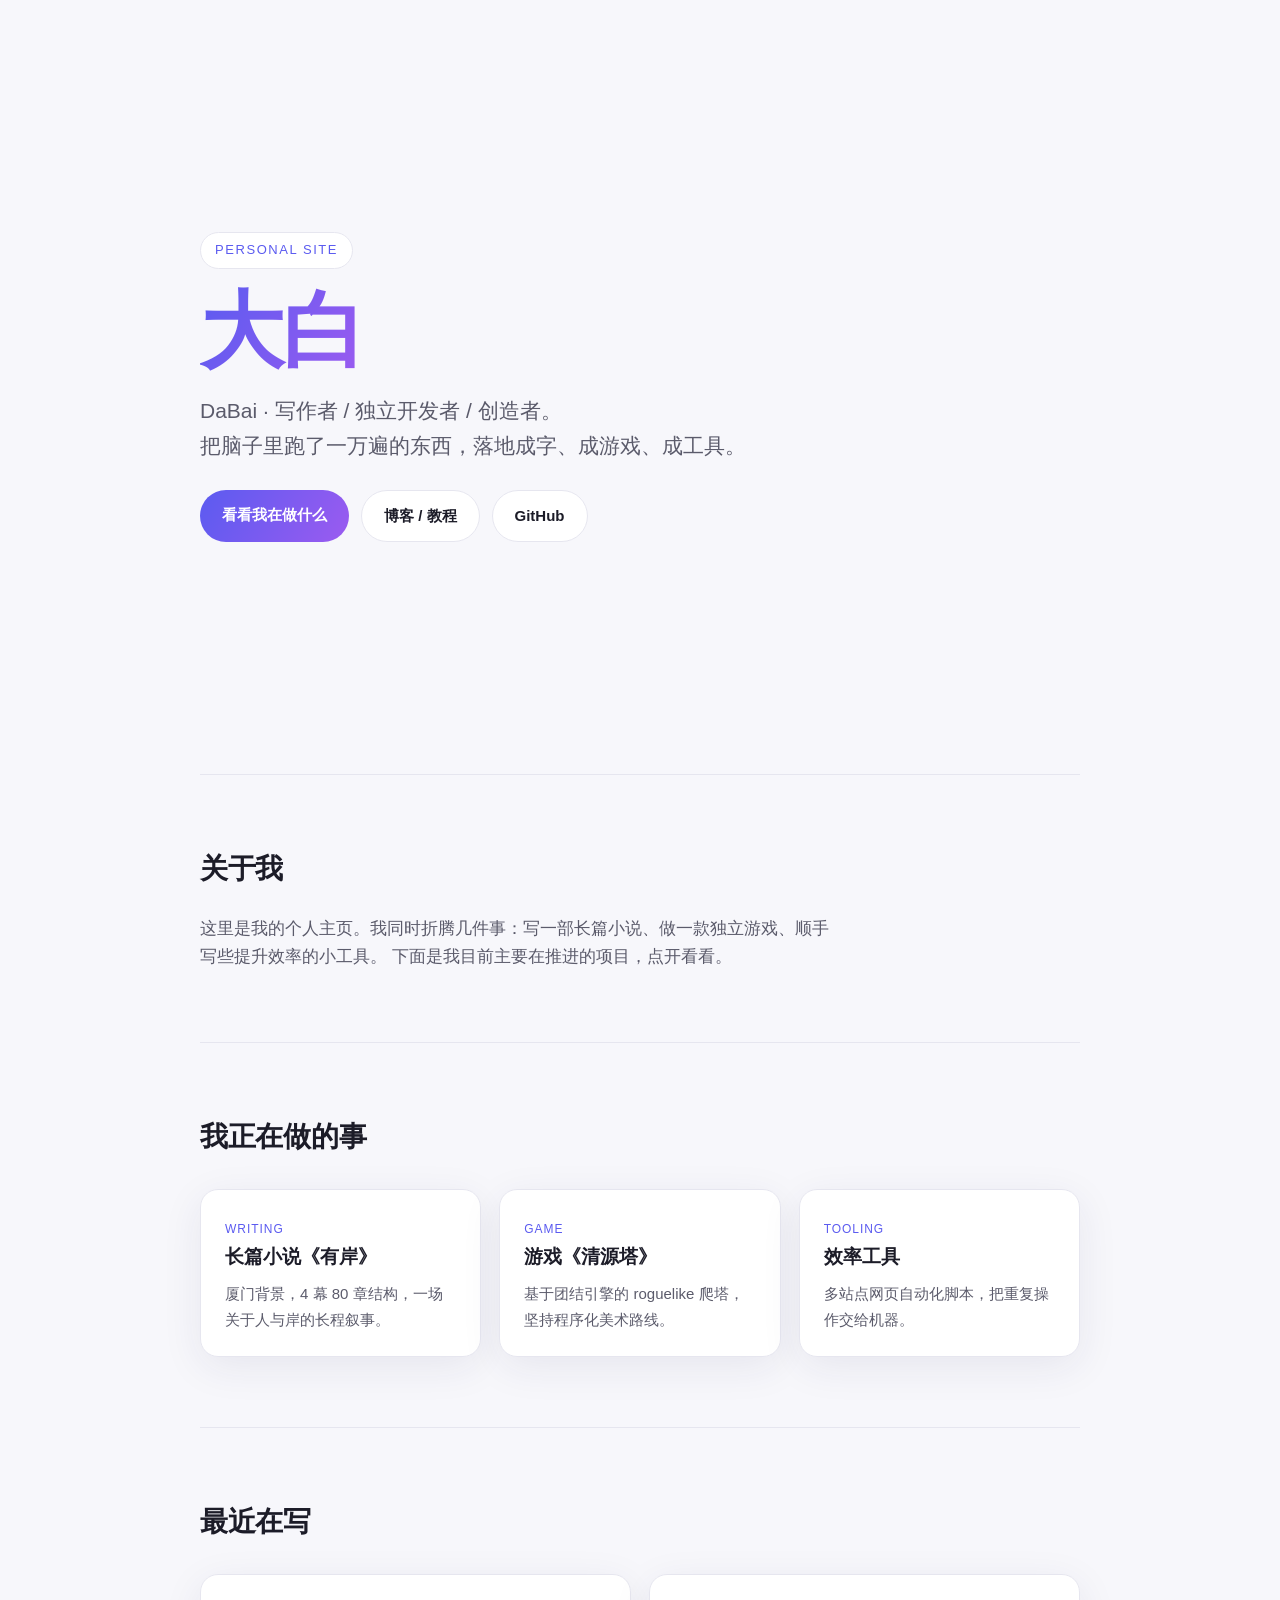
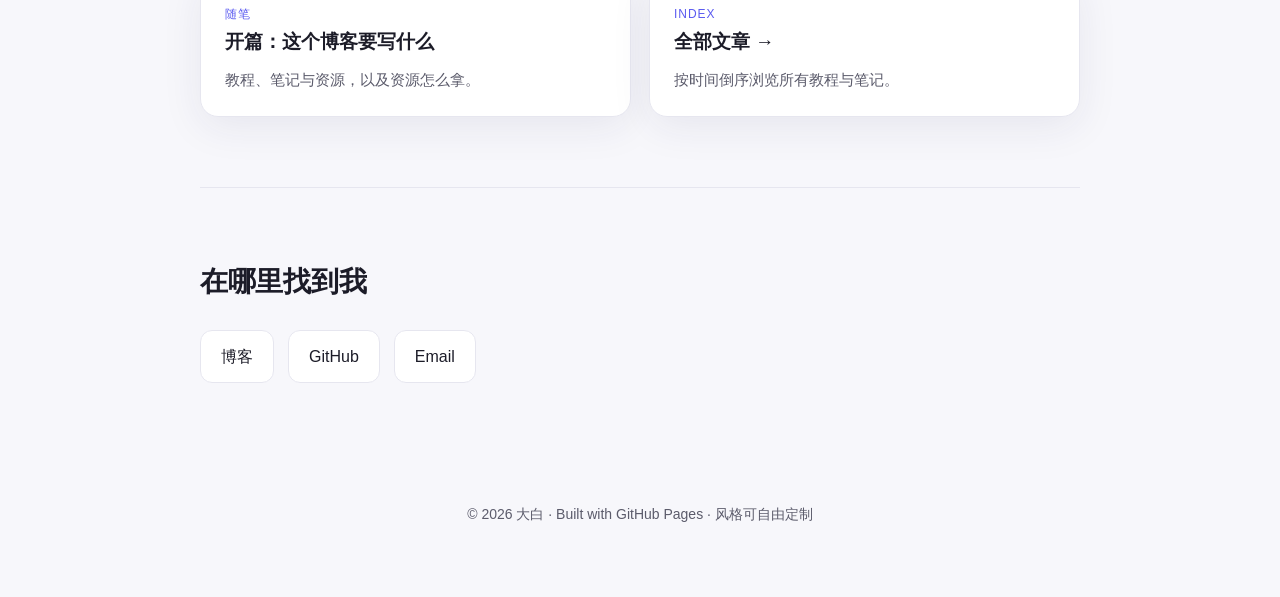
==== index.html @ d404223e "Add blog section: list page, first post, resources entry, shared styles - blog/index.html: article l" ====
<!DOCTYPE html>
<html lang="zh-CN">
<head>
<meta charset="UTF-8" />
<meta name="viewport" content="width=device-width, initial-scale=1.0" />
<title>大白 · 个人主页</title>
<meta name="description" content="大白 (DaBai) 的个人主页：写作者、独立开发者、创造者。" />

<!--
  ============================================================
  自定义风格指南（改这里就够了）：
  1. 配色：改下面 :root 里的 --accent / --bg / --text 等变量。
  2. 内容：直接改 <body> 里的文字即可。
  3. 暗色模式：已自动适配系统偏好，如需强制可删掉 prefers-color-scheme 那段。
  4. 字体：--font 一行即可整体换字体。
  ============================================================
-->

<style>
  :root {
    --bg: #f7f7fb;
    --bg-soft: #ffffff;
    --text: #1c1c28;
    --text-soft: #5b5b6b;
    --accent: #5b5bf0;
    --accent-2: #9b5bf0;
    --border: #e6e6ef;
    --shadow: 0 10px 40px rgba(40, 40, 90, 0.08);
    --font: -apple-system, BlinkMacSystemFont, "PingFang SC", "Microsoft YaHei",
            "Noto Sans SC", "Segoe UI", Roboto, Helvetica, Arial, sans-serif;
    --radius: 18px;
  }

  @media (prefers-color-scheme: dark) {
    :root {
      --bg: #0e0e16;
      --bg-soft: #171722;
      --text: #f0f0f6;
      --text-soft: #a6a6b8;
      --border: #2a2a38;
      --shadow: 0 10px 40px rgba(0, 0, 0, 0.45);
    }
  }

  * { box-sizing: border-box; margin: 0; padding: 0; }

  html { scroll-behavior: smooth; }

  body {
    font-family: var(--font);
    background: var(--bg);
    color: var(--text);
    line-height: 1.7;
    -webkit-font-smoothing: antialiased;
    padding: 0 20px;
  }

  .wrap { max-width: 880px; margin: 0 auto; }

  /* ---------- 顶部 Hero ---------- */
  header {
    min-height: 86vh;
    display: flex;
    flex-direction: column;
    justify-content: center;
    align-items: flex-start;
    gap: 18px;
    animation: rise 0.9s ease both;
  }

  .badge {
    display: inline-block;
    font-size: 13px;
    letter-spacing: 0.12em;
    text-transform: uppercase;
    color: var(--accent);
    border: 1px solid var(--border);
    background: var(--bg-soft);
    padding: 6px 14px;
    border-radius: 999px;
  }

  h1 {
    font-size: clamp(44px, 9vw, 84px);
    line-height: 1.05;
    letter-spacing: -0.02em;
    background: linear-gradient(120deg, var(--accent), var(--accent-2));
    -webkit-background-clip: text;
    background-clip: text;
    color: transparent;
  }

  .tagline { font-size: clamp(17px, 3vw, 21px); color: var(--text-soft); max-width: 560px; }

  .cta { display: flex; gap: 12px; flex-wrap: wrap; margin-top: 8px; }

  a.btn {
    text-decoration: none;
    font-weight: 600;
    font-size: 15px;
    padding: 12px 22px;
    border-radius: 999px;
    transition: transform 0.15s ease, box-shadow 0.15s ease;
  }
  a.btn.primary { background: linear-gradient(120deg, var(--accent), var(--accent-2)); color: #fff; }
  a.btn.ghost { color: var(--text); border: 1px solid var(--border); background: var(--bg-soft); }
  a.btn:hover { transform: translateY(-2px); box-shadow: var(--shadow); }

  /* ---------- 区块 ---------- */
  section { padding: 70px 0; border-top: 1px solid var(--border); animation: rise 0.9s ease both; }
  h2 { font-size: 28px; margin-bottom: 22px; letter-spacing: -0.01em; }
  p.lead { color: var(--text-soft); font-size: 17px; max-width: 640px; }

  /* ---------- 项目卡片 ---------- */
  .cards { display: grid; grid-template-columns: repeat(auto-fit, minmax(240px, 1fr)); gap: 18px; margin-top: 28px; }
  .card {
    background: var(--bg-soft);
    border: 1px solid var(--border);
    border-radius: var(--radius);
    padding: 24px;
    box-shadow: var(--shadow);
    transition: transform 0.18s ease, border-color 0.18s ease;
  }
  .card:hover { transform: translateY(-4px); border-color: var(--accent); }
  .card h3 { font-size: 19px; margin-bottom: 8px; }
  .card span.k { font-size: 12px; color: var(--accent); letter-spacing: 0.08em; text-transform: uppercase; }
  .card p { color: var(--text-soft); font-size: 15px; margin-top: 8px; }

  /* ---------- 链接 ---------- */
  .links { display: flex; flex-wrap: wrap; gap: 14px; margin-top: 24px; }
  .links a {
    text-decoration: none; color: var(--text);
    border: 1px solid var(--border); background: var(--bg-soft);
    padding: 12px 20px; border-radius: 12px; font-weight: 500;
    transition: border-color 0.15s ease, transform 0.15s ease;
  }
  .links a:hover { border-color: var(--accent); transform: translateY(-2px); }

  footer { padding: 50px 0 70px; color: var(--text-soft); font-size: 14px; text-align: center; }

  @keyframes rise { from { opacity: 0; transform: translateY(18px); } to { opacity: 1; transform: translateY(0); } }

  @media (max-width: 600px) {
    header { min-height: 78vh; }
    section { padding: 54px 0; }
  }
</style>
</head>

<body>
<div class="wrap">

  <!-- ============ HERO ============ -->
  <header>
    <span class="badge">Personal Site</span>
    <h1>大白</h1>
    <p class="tagline">DaBai · 写作者 / 独立开发者 / 创造者。<br/>把脑子里跑了一万遍的东西，落地成字、成游戏、成工具。</p>
    <div class="cta">
      <a class="btn primary" href="#projects">看看我在做什么</a>
      <a class="btn ghost" href="/blog/">博客 / 教程</a>
      <a class="btn ghost" href="https://github.com/DaBai-abc" target="_blank" rel="noopener">GitHub</a>
    </div>
  </header>

  <!-- ============ ABOUT ============ -->
  <section id="about">
    <h2>关于我</h2>
    <p class="lead">
      这里是我的个人主页。我同时折腾几件事：写一部长篇小说、做一款独立游戏、顺手写些提升效率的小工具。
      下面是我目前主要在推进的项目，点开看看。
      <!-- 想改简介？直接替换这段 <p> 里的文字即可。 -->
    </p>
  </section>

  <!-- ============ PROJECTS ============ -->
  <section id="projects">
    <h2>我正在做的事</h2>
    <div class="cards">
      <div class="card">
        <span class="k">Writing</span>
        <h3>长篇小说《有岸》</h3>
        <p>厦门背景，4 幕 80 章结构，一场关于人与岸的长程叙事。</p>
      </div>
      <div class="card">
        <span class="k">Game</span>
        <h3>游戏《清源塔》</h3>
        <p>基于团结引擎的 roguelike 爬塔，坚持程序化美术路线。</p>
      </div>
      <div class="card">
        <span class="k">Tooling</span>
        <h3>效率工具</h3>
        <p>多站点网页自动化脚本，把重复操作交给机器。</p>
      </div>
    </div>
  </section>

  <!-- ============ BLOG ============ -->
  <section id="blog">
    <h2>最近在写</h2>
    <div class="cards">
      <a class="card" href="/blog/welcome.html" style="text-decoration:none;color:inherit;">
        <span class="k">随笔</span>
        <h3>开篇：这个博客要写什么</h3>
        <p>教程、笔记与资源，以及资源怎么拿。</p>
      </a>
      <a class="card" href="/blog/" style="text-decoration:none;color:inherit;">
        <span class="k">Index</span>
        <h3>全部文章 →</h3>
        <p>按时间倒序浏览所有教程与笔记。</p>
      </a>
    </div>
  </section>

  <!-- ============ LINKS ============ -->
  <section id="links">
    <h2>在哪里找到我</h2>
    <div class="links">
      <a href="/blog/">博客</a>
      <a href="https://github.com/DaBai-abc" target="_blank" rel="noopener">GitHub</a>
      <a href="mailto:you@example.com">Email</a>
      <!-- 想加更多？复制一行 <a> 改成你的链接即可。 -->
    </div>
  </section>

  <footer>
    © <span id="year"></span> 大白 · Built with GitHub Pages · 风格可自由定制
  </footer>

</div>

<script>
  document.getElementById('year').textContent = new Date().getFullYear();
</script>
</body>
</html>
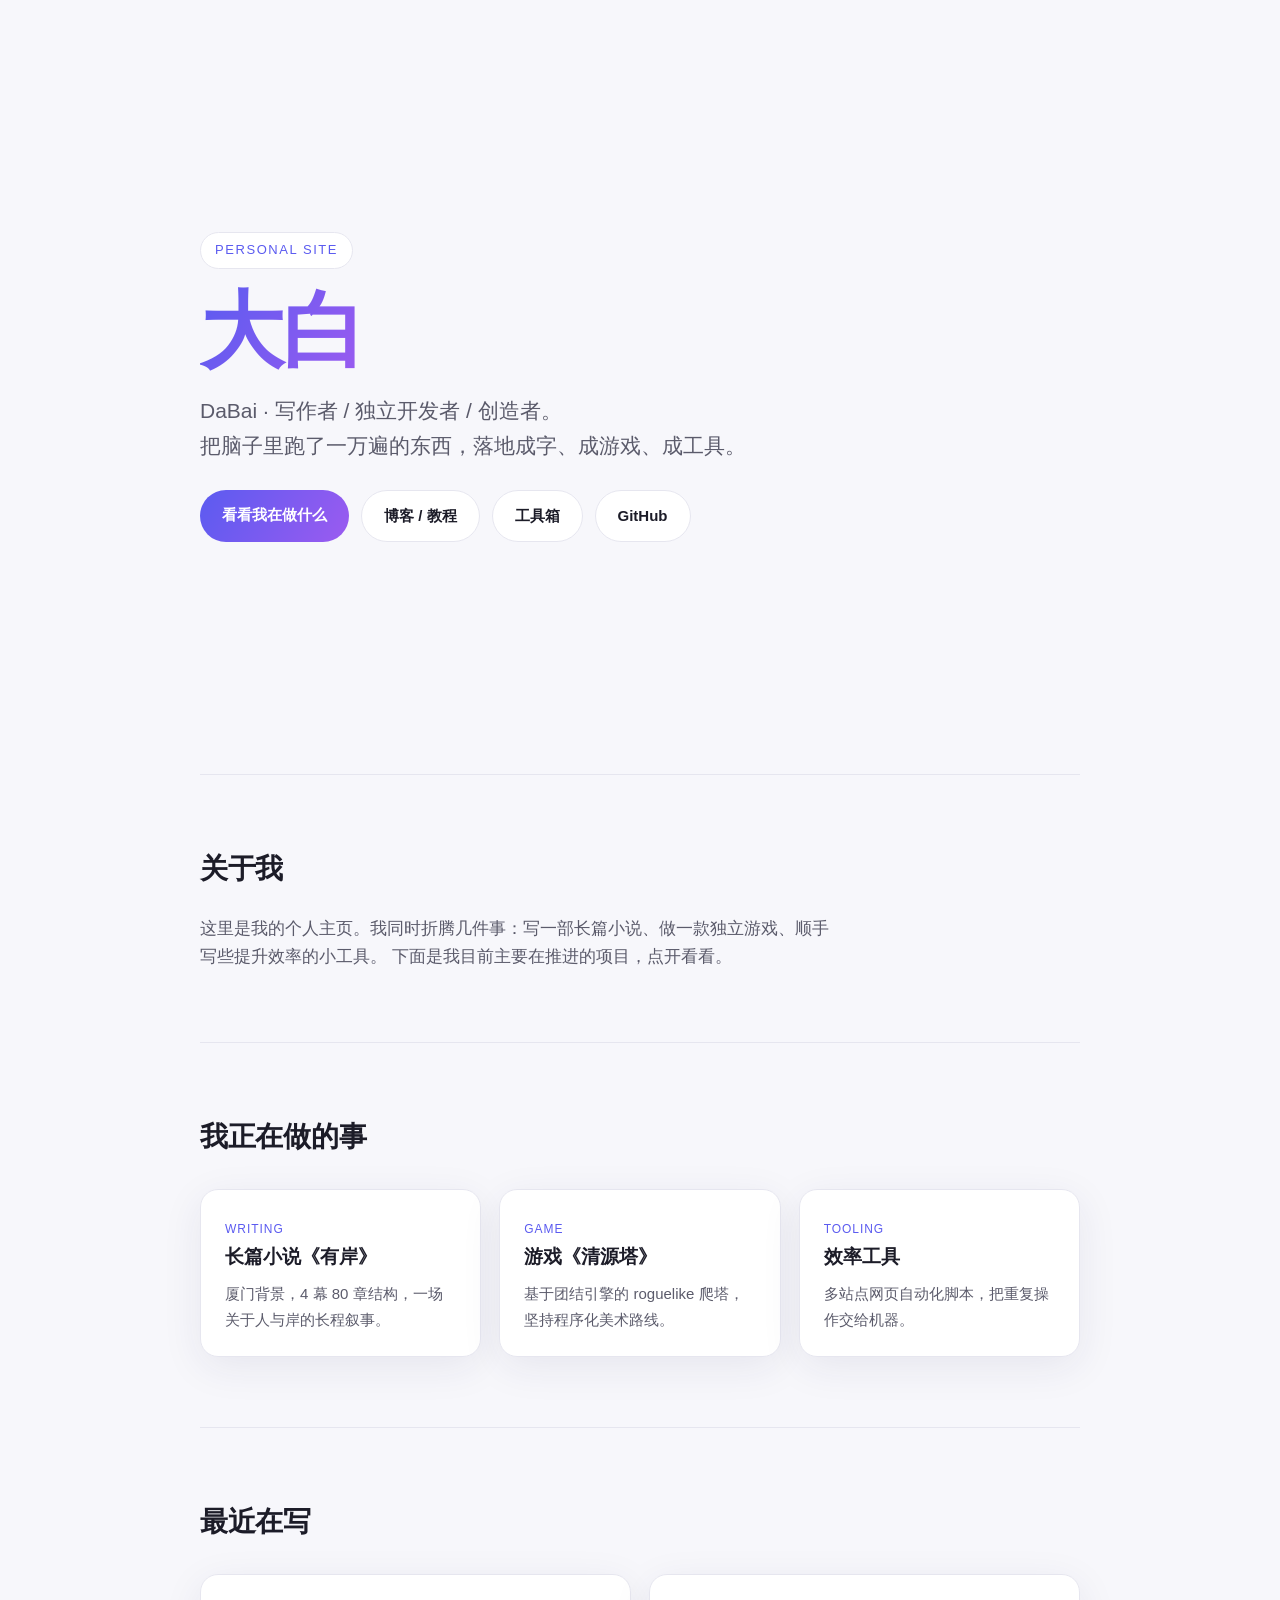
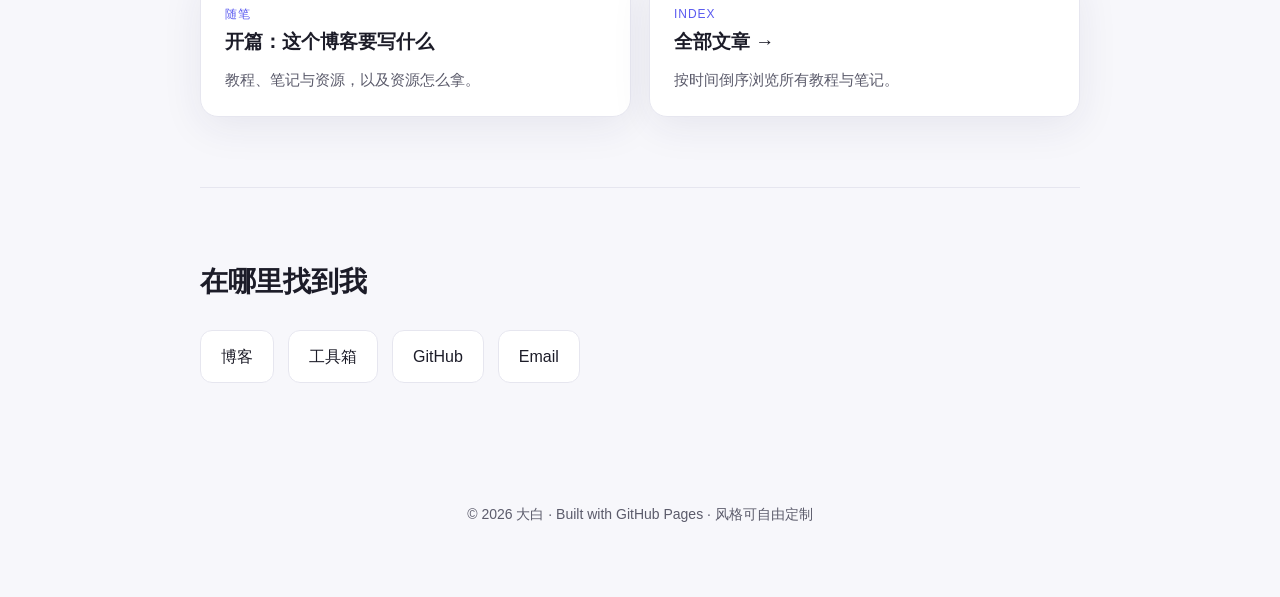
==== commit cd420190: "Add toolkit launcher page (/tools/) A bookmark-style launcher hosted on GitHub Pages. The page store" ====
--- a/index.html
+++ b/index.html
@@ -158,6 +158,7 @@
     <div class="cta">
       <a class="btn primary" href="#projects">看看我在做什么</a>
       <a class="btn ghost" href="/blog/">博客 / 教程</a>
+      <a class="btn ghost" href="/tools/">工具箱</a>
       <a class="btn ghost" href="https://github.com/DaBai-abc" target="_blank" rel="noopener">GitHub</a>
     </div>
   </header>
@@ -216,6 +217,7 @@
     <h2>在哪里找到我</h2>
     <div class="links">
       <a href="/blog/">博客</a>
+      <a href="/tools/">工具箱</a>
       <a href="https://github.com/DaBai-abc" target="_blank" rel="noopener">GitHub</a>
       <a href="mailto:you@example.com">Email</a>
       <!-- 想加更多？复制一行 <a> 改成你的链接即可。 -->
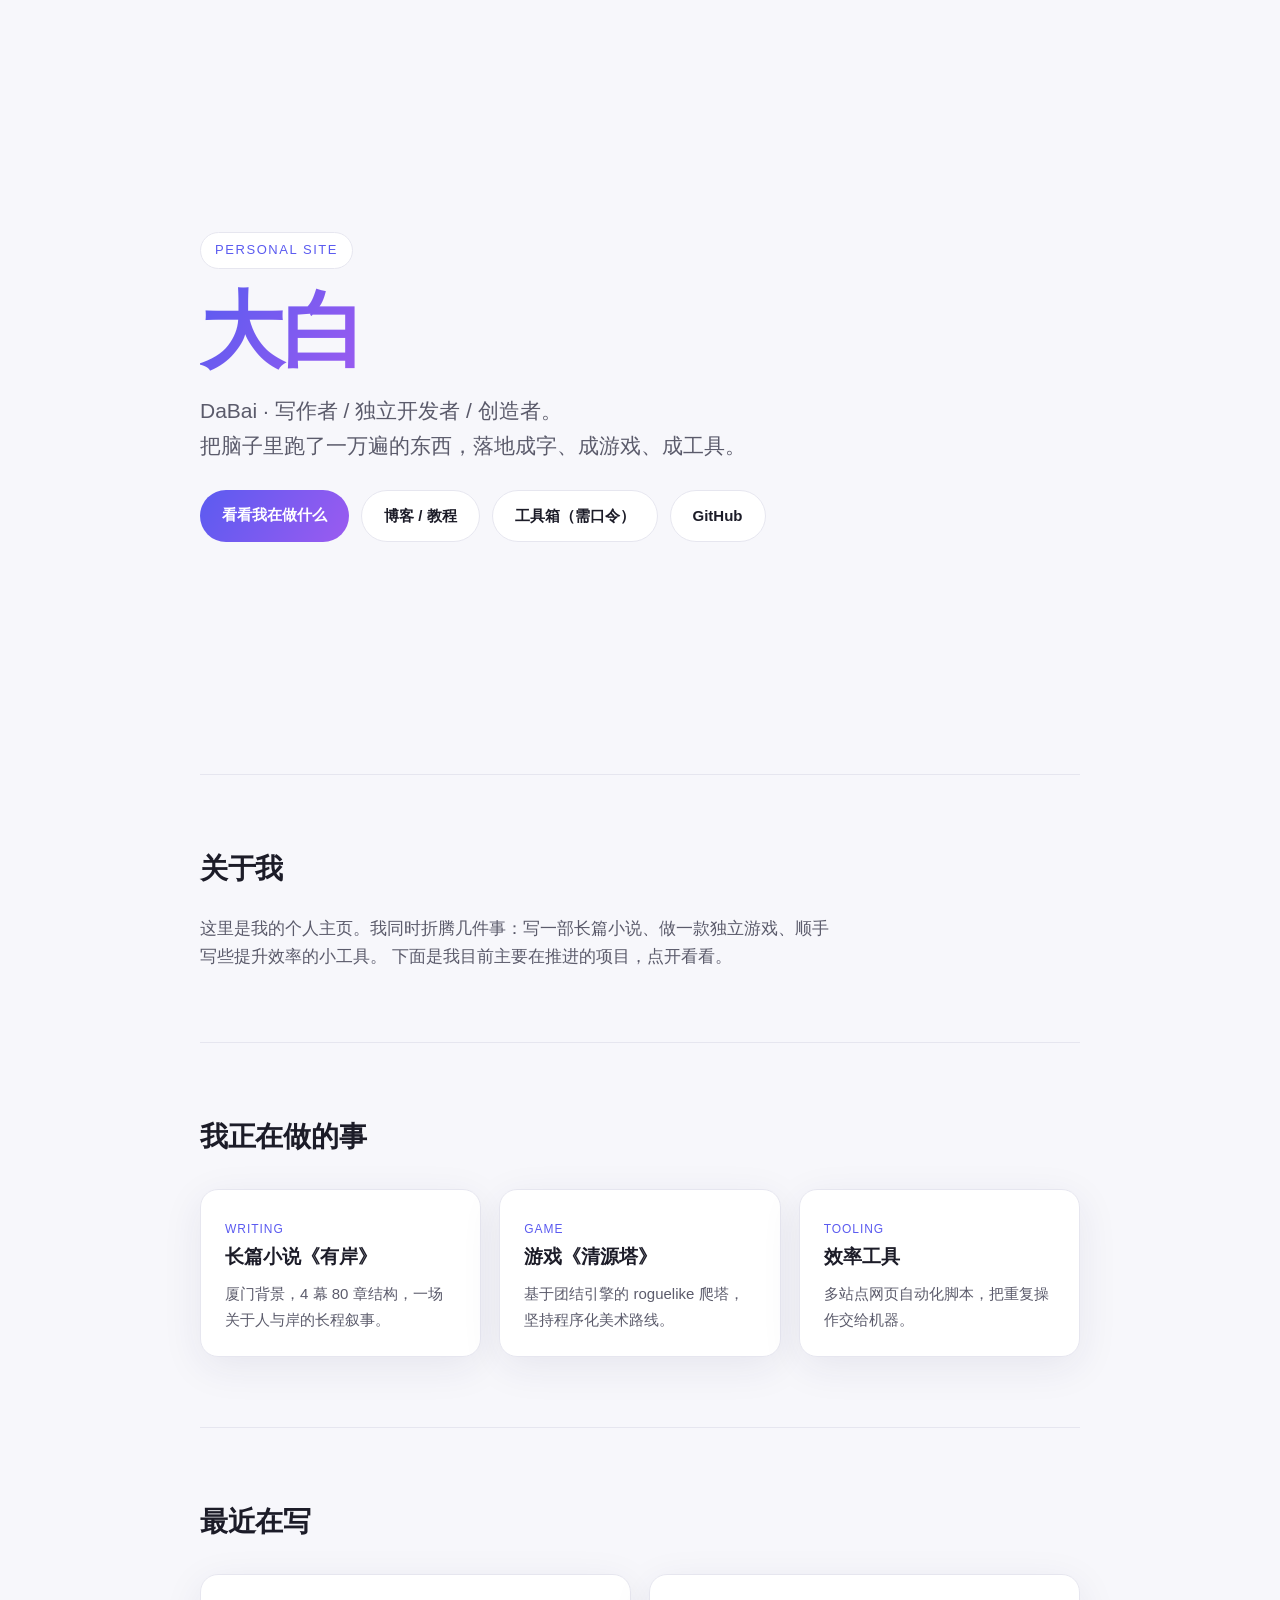
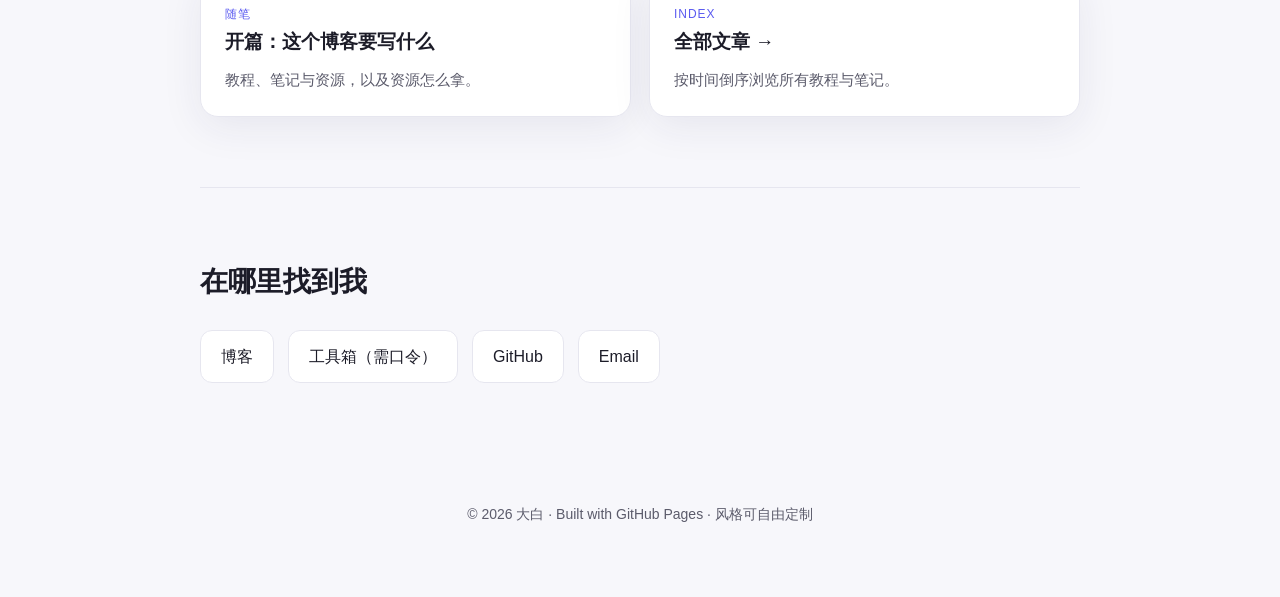
==== commit d1c1b97e: "首页标明工具箱需要口令" ====
--- a/index.html
+++ b/index.html
@@ -158,7 +158,7 @@
     <div class="cta">
       <a class="btn primary" href="#projects">看看我在做什么</a>
       <a class="btn ghost" href="/blog/">博客 / 教程</a>
-      <a class="btn ghost" href="/tools/">工具箱</a>
+      <a class="btn ghost" href="/tools/">工具箱（需口令）</a>
       <a class="btn ghost" href="https://github.com/DaBai-abc" target="_blank" rel="noopener">GitHub</a>
     </div>
   </header>
@@ -217,7 +217,7 @@
     <h2>在哪里找到我</h2>
     <div class="links">
       <a href="/blog/">博客</a>
-      <a href="/tools/">工具箱</a>
+      <a href="/tools/">工具箱（需口令）</a>
       <a href="https://github.com/DaBai-abc" target="_blank" rel="noopener">GitHub</a>
       <a href="mailto:you@example.com">Email</a>
       <!-- 想加更多？复制一行 <a> 改成你的链接即可。 -->
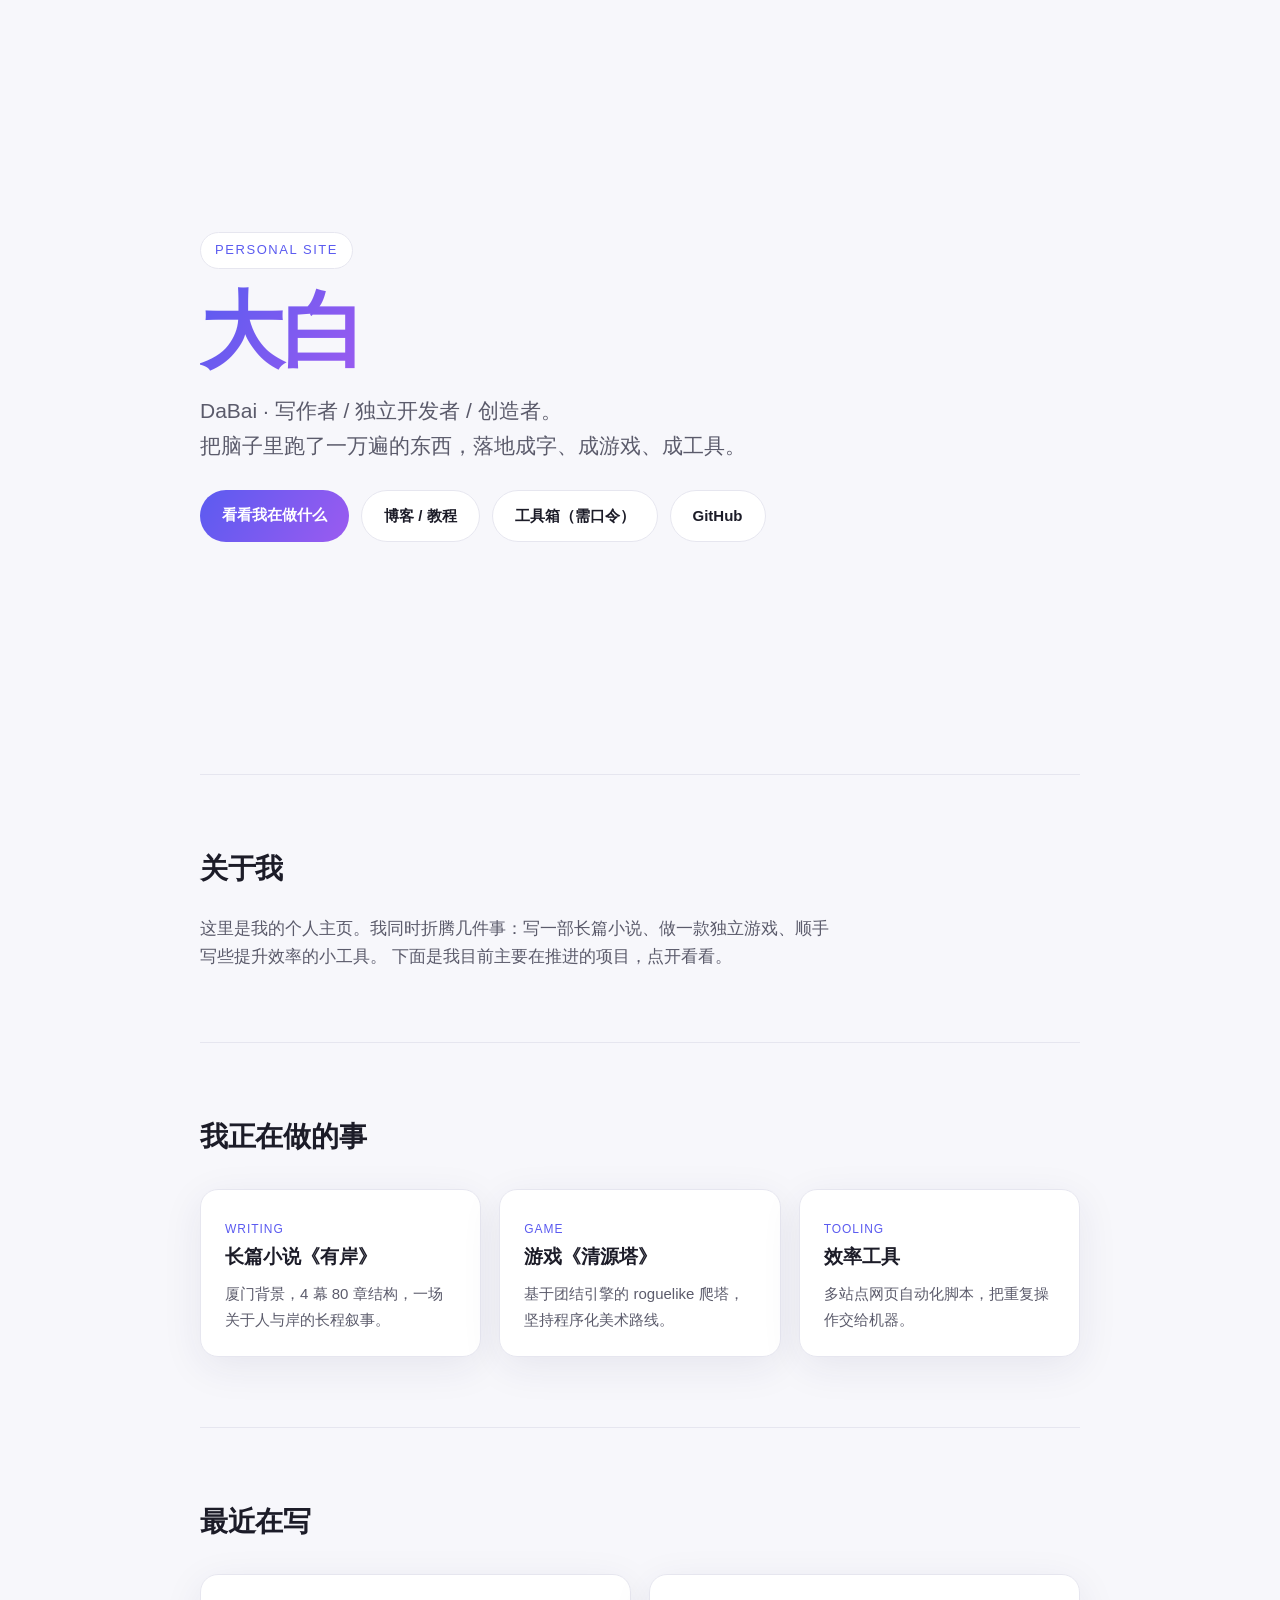
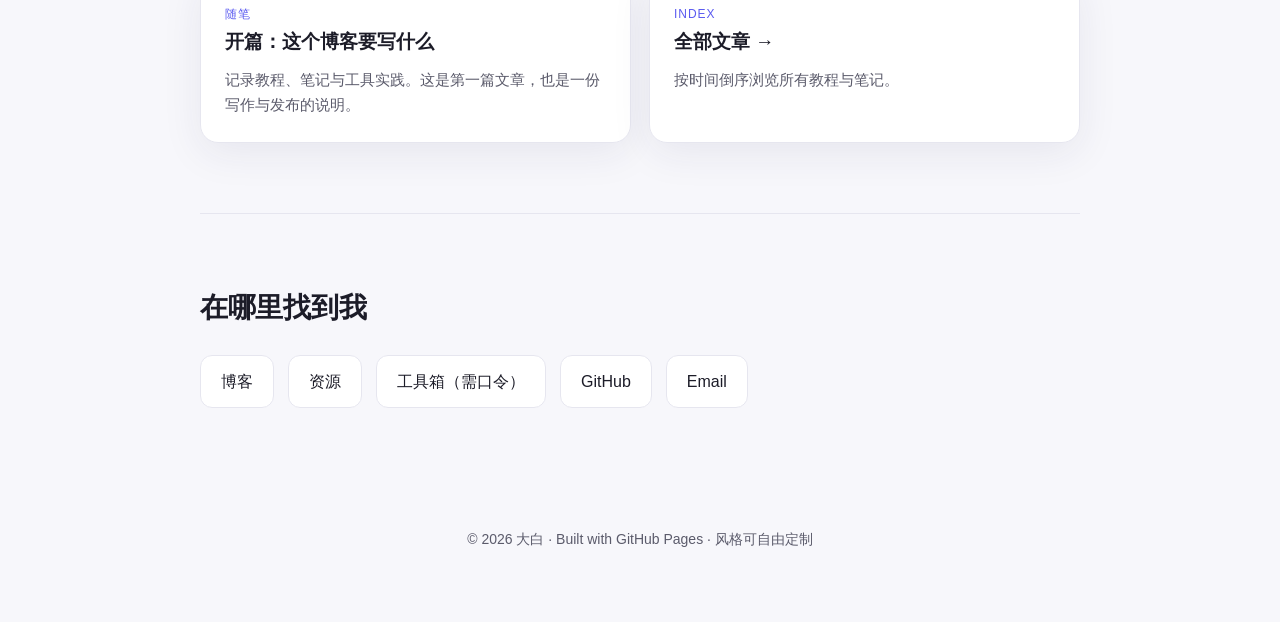
==== commit c944a062: "add: 发布器 + 列表与资源数据驱动 + GitHub Actions 自动构建" ====
--- a/index.html
+++ b/index.html
@@ -198,12 +198,8 @@
   <!-- ============ BLOG ============ -->
   <section id="blog">
     <h2>最近在写</h2>
-    <div class="cards">
-      <a class="card" href="/blog/welcome.html" style="text-decoration:none;color:inherit;">
-        <span class="k">随笔</span>
-        <h3>开篇：这个博客要写什么</h3>
-        <p>教程、笔记与资源，以及资源怎么拿。</p>
-      </a>
+    <!-- 最新两篇由 /data/posts.json 自动填充，发文无需手改本文件 -->
+    <div class="cards" id="recent-posts">
       <a class="card" href="/blog/" style="text-decoration:none;color:inherit;">
         <span class="k">Index</span>
         <h3>全部文章 →</h3>
@@ -217,6 +213,7 @@
     <h2>在哪里找到我</h2>
     <div class="links">
       <a href="/blog/">博客</a>
+      <a href="/blog/resources.html">资源</a>
       <a href="/tools/">工具箱（需口令）</a>
       <a href="https://github.com/DaBai-abc" target="_blank" rel="noopener">GitHub</a>
       <a href="mailto:you@example.com">Email</a>
@@ -232,6 +229,31 @@
 
 <script>
   document.getElementById('year').textContent = new Date().getFullYear();
+
+  // 首页「最近在写」：取 posts.json 里最新的两篇，插到「全部文章」卡片前面
+  (function () {
+    var wrap = document.getElementById('recent-posts');
+    if (!wrap || !window.fetch) return;
+    fetch('/data/posts.json', { cache: 'no-cache' })
+      .then(function (r) { return r.ok ? r.json() : []; })
+      .then(function (posts) {
+        if (!Array.isArray(posts) || !posts.length) return;
+        var esc = function (s) {
+          return String(s == null ? '' : s).replace(/[&<>"]/g, function (c) {
+            return { '&': '&amp;', '<': '&lt;', '>': '&gt;', '"': '&quot;' }[c];
+          });
+        };
+        var html = posts.slice(0, 2).map(function (p) {
+          return '<a class="card" href="/blog/' + esc(p.slug) + '.html" style="text-decoration:none;color:inherit;">'
+            + '<span class="k">' + esc(p.tag || '文章') + '</span>'
+            + '<h3>' + esc(p.title) + '</h3>'
+            + '<p>' + esc(p.summary || '') + '</p>'
+            + '</a>';
+        }).join('');
+        wrap.insertAdjacentHTML('afterbegin', html);
+      })
+      .catch(function () { /* 静默失败，保留「全部文章」入口 */ });
+  })();
 </script>
 </body>
 </html>
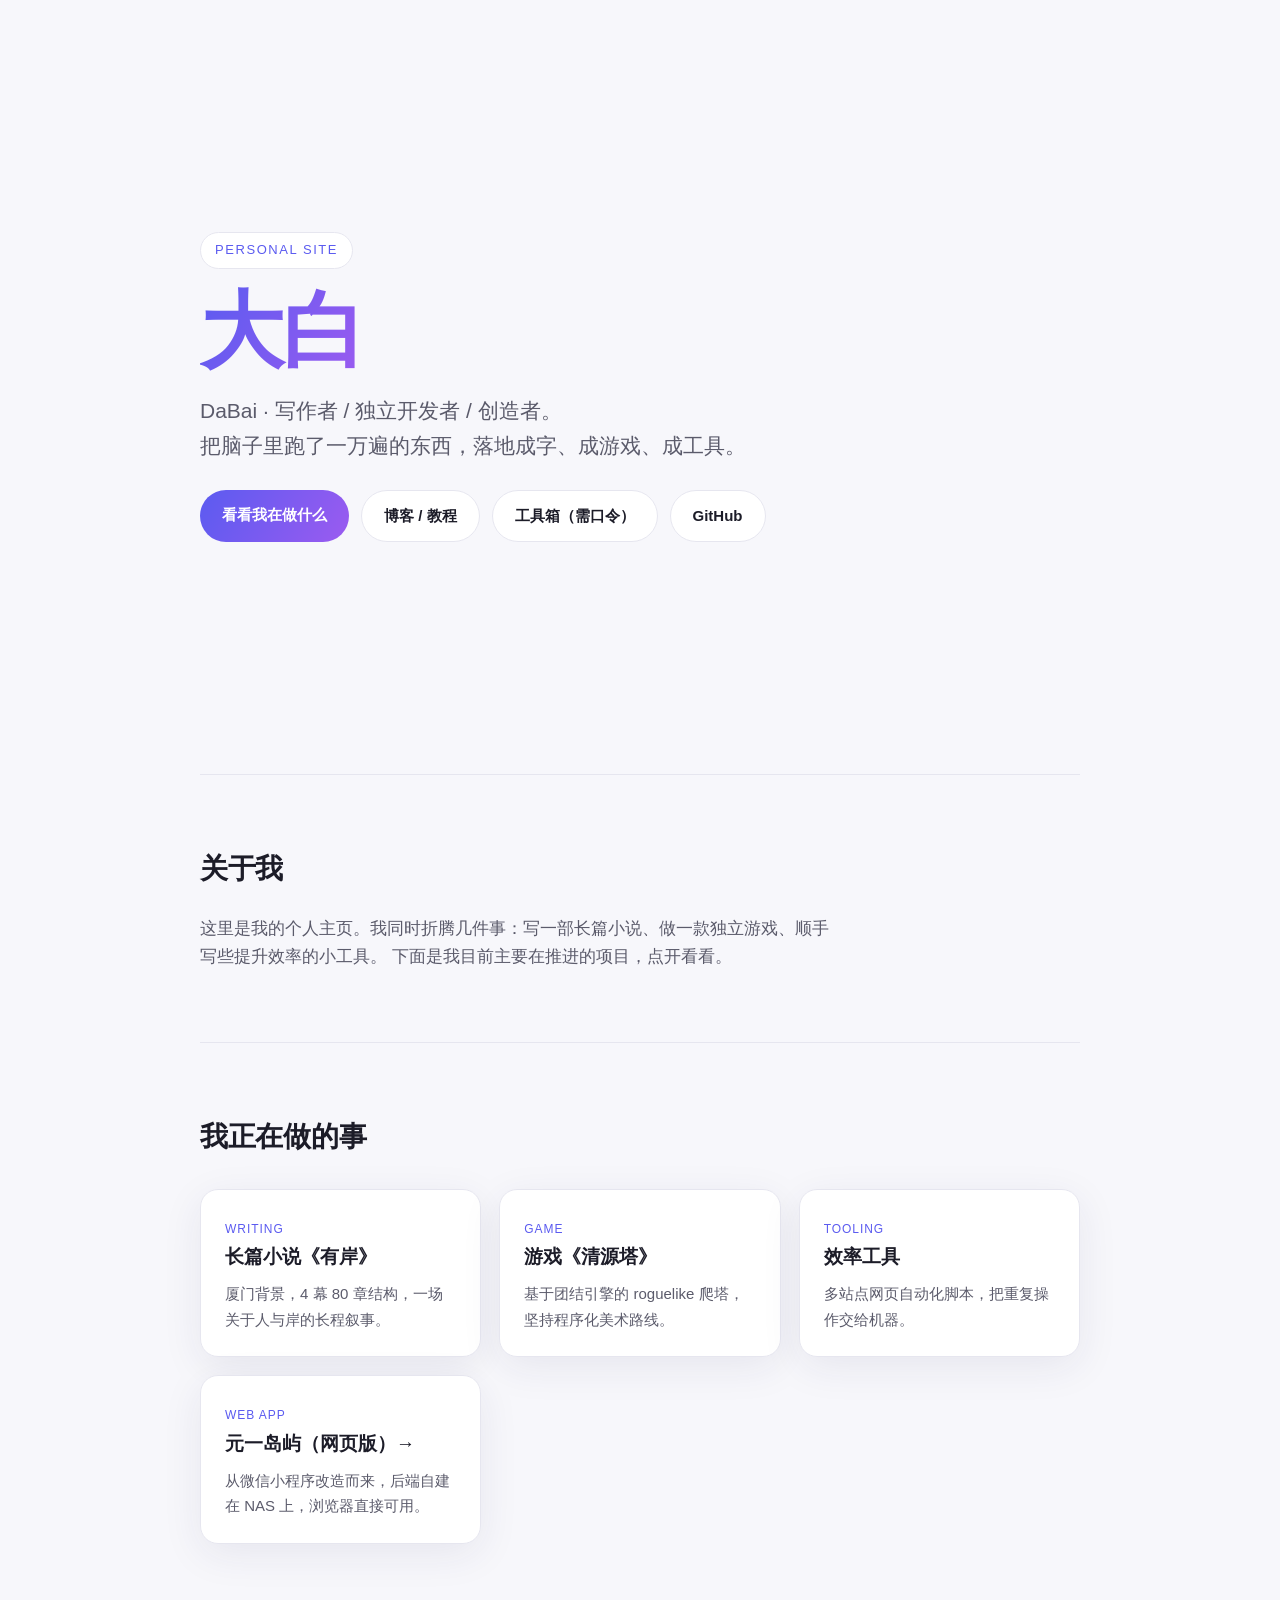
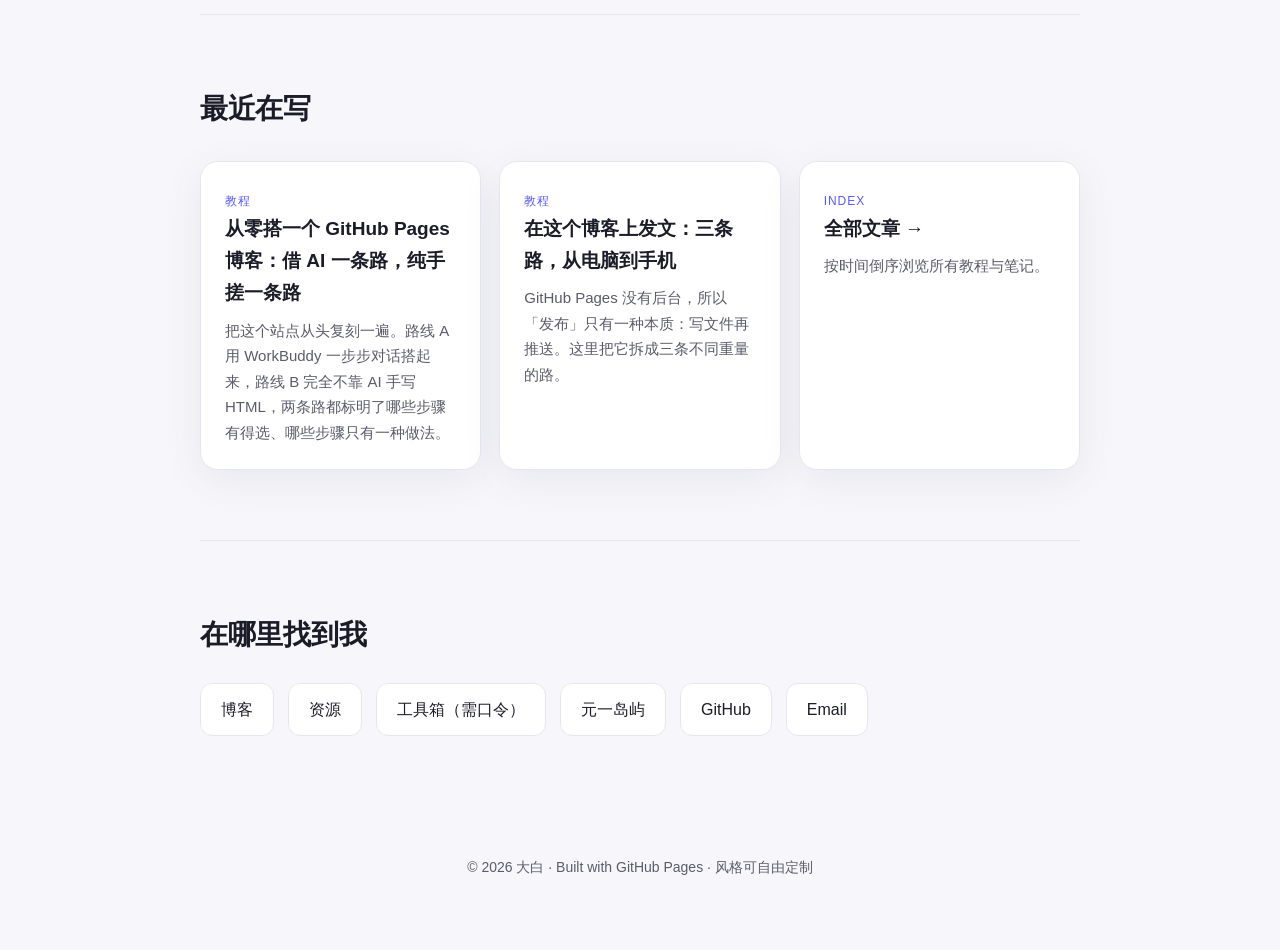
==== commit 851deb99: "add: 元一岛屿网页版入口页 + 首页卡片" ====
--- a/index.html
+++ b/index.html
@@ -192,6 +192,11 @@
         <h3>效率工具</h3>
         <p>多站点网页自动化脚本，把重复操作交给机器。</p>
       </div>
+      <a class="card" href="/yuanyi/" style="text-decoration:none;color:inherit;">
+        <span class="k">Web App</span>
+        <h3>元一岛屿（网页版）→</h3>
+        <p>从微信小程序改造而来，后端自建在 NAS 上，浏览器直接可用。</p>
+      </a>
     </div>
   </section>
 
@@ -215,6 +220,7 @@
       <a href="/blog/">博客</a>
       <a href="/blog/resources.html">资源</a>
       <a href="/tools/">工具箱（需口令）</a>
+      <a href="/yuanyi/">元一岛屿</a>
       <a href="https://github.com/DaBai-abc" target="_blank" rel="noopener">GitHub</a>
       <a href="mailto:you@example.com">Email</a>
       <!-- 想加更多？复制一行 <a> 改成你的链接即可。 -->
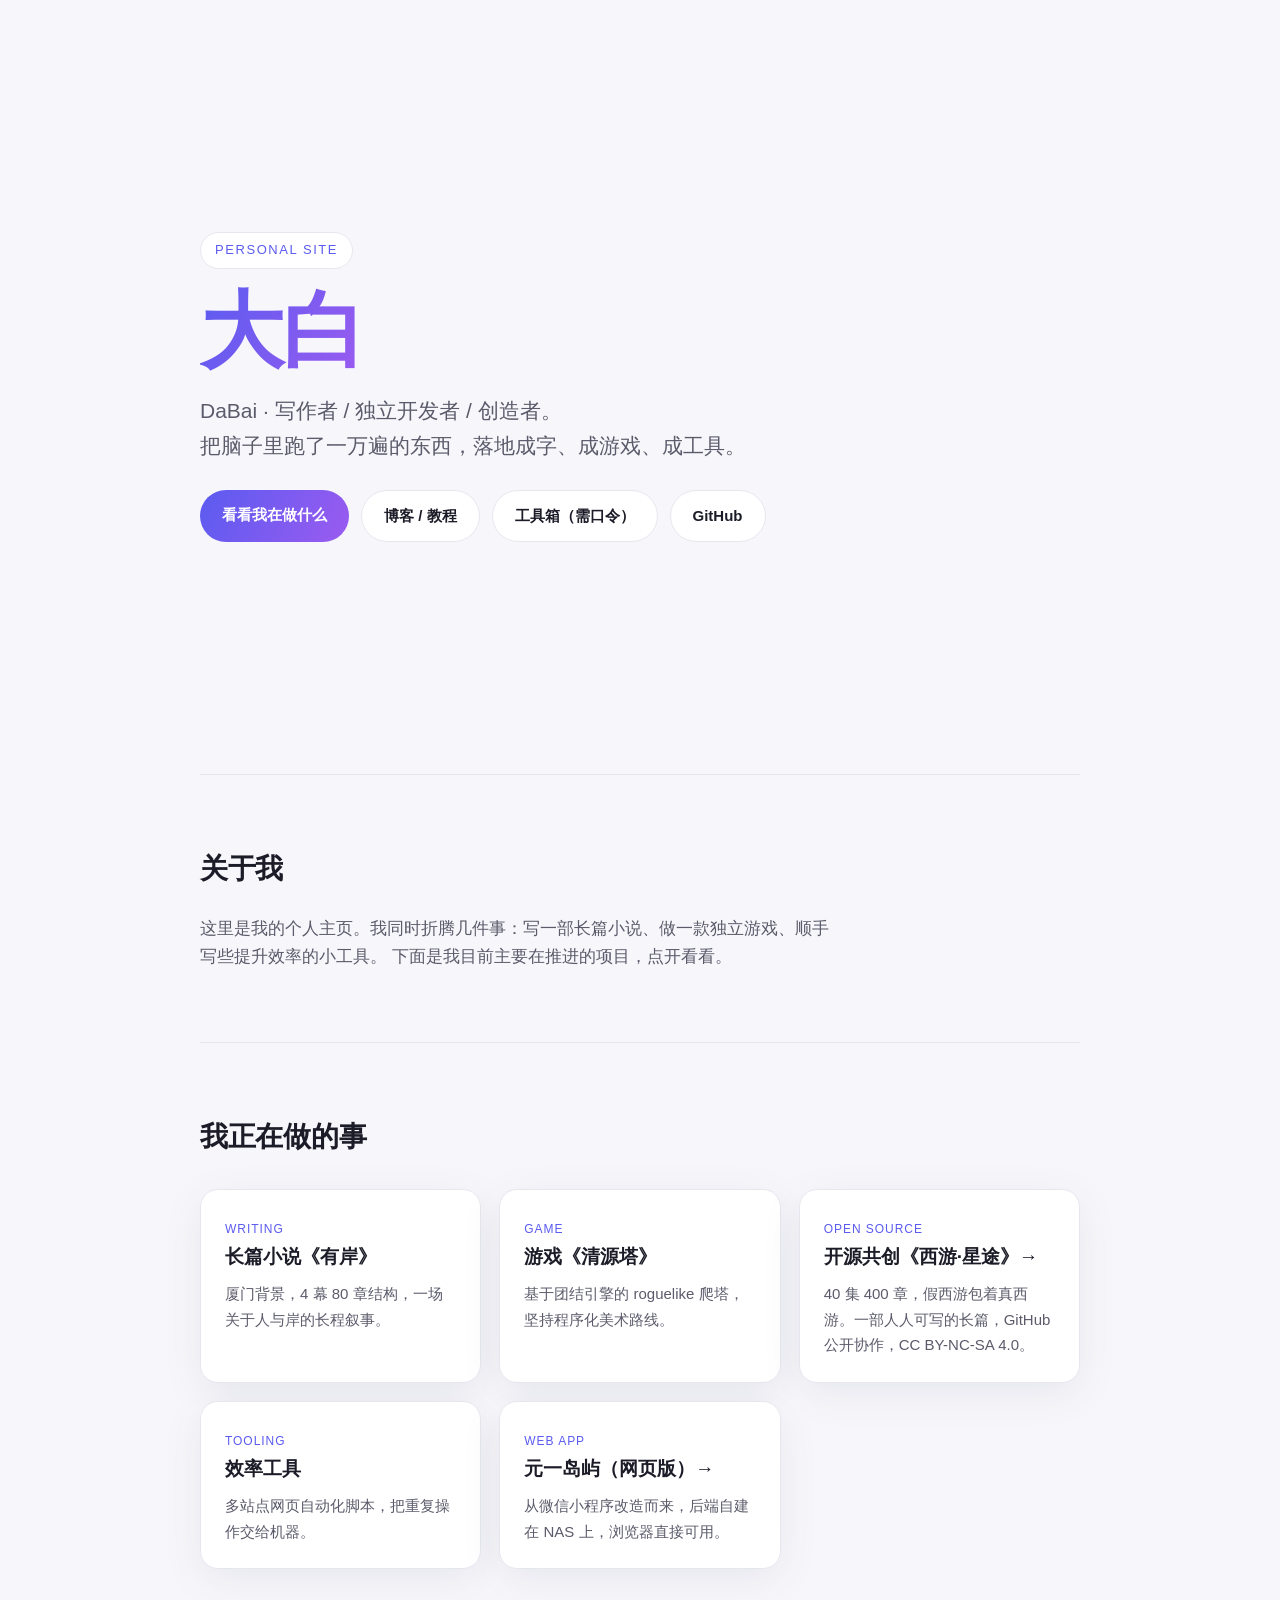
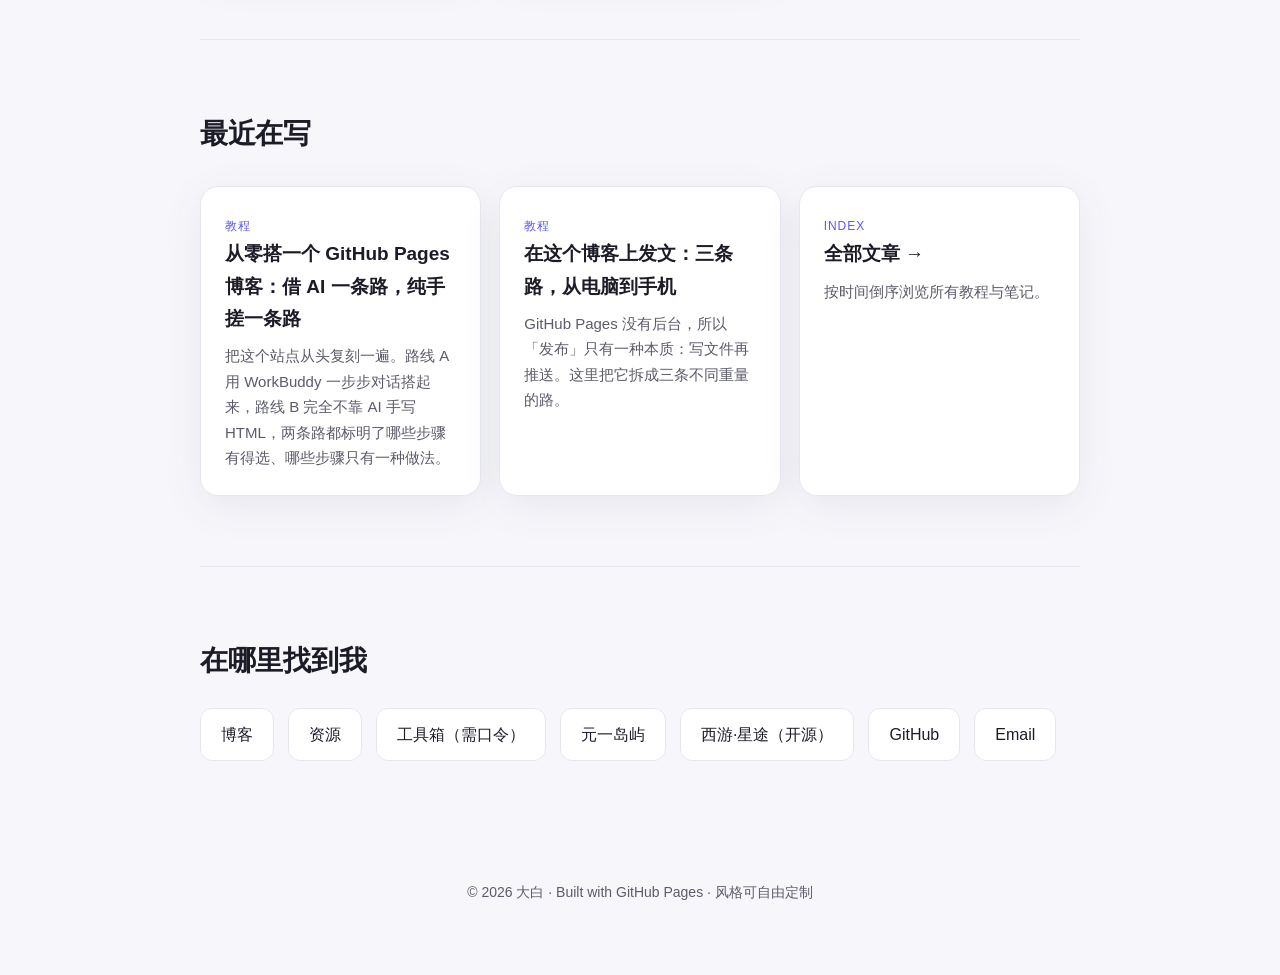
==== commit 0179b04e: "feat(首页): 项目卡片新增《西游·星途》开源共创（外链 GitHub）" ====
--- a/index.html
+++ b/index.html
@@ -187,6 +187,11 @@
         <h3>游戏《清源塔》</h3>
         <p>基于团结引擎的 roguelike 爬塔，坚持程序化美术路线。</p>
       </div>
+      <a class="card" href="https://github.com/DaBai-abc/xiyou-xingtu" target="_blank" rel="noopener" style="text-decoration:none;color:inherit;">
+        <span class="k">Open Source</span>
+        <h3>开源共创《西游·星途》→</h3>
+        <p>40 集 400 章，假西游包着真西游。一部人人可写的长篇，GitHub 公开协作，CC BY-NC-SA 4.0。</p>
+      </a>
       <div class="card">
         <span class="k">Tooling</span>
         <h3>效率工具</h3>
@@ -221,6 +226,7 @@
       <a href="/blog/resources.html">资源</a>
       <a href="/tools/">工具箱（需口令）</a>
       <a href="/yuanyi/">元一岛屿</a>
+      <a href="https://github.com/DaBai-abc/xiyou-xingtu" target="_blank" rel="noopener">西游·星途（开源）</a>
       <a href="https://github.com/DaBai-abc" target="_blank" rel="noopener">GitHub</a>
       <a href="mailto:you@example.com">Email</a>
       <!-- 想加更多？复制一行 <a> 改成你的链接即可。 -->
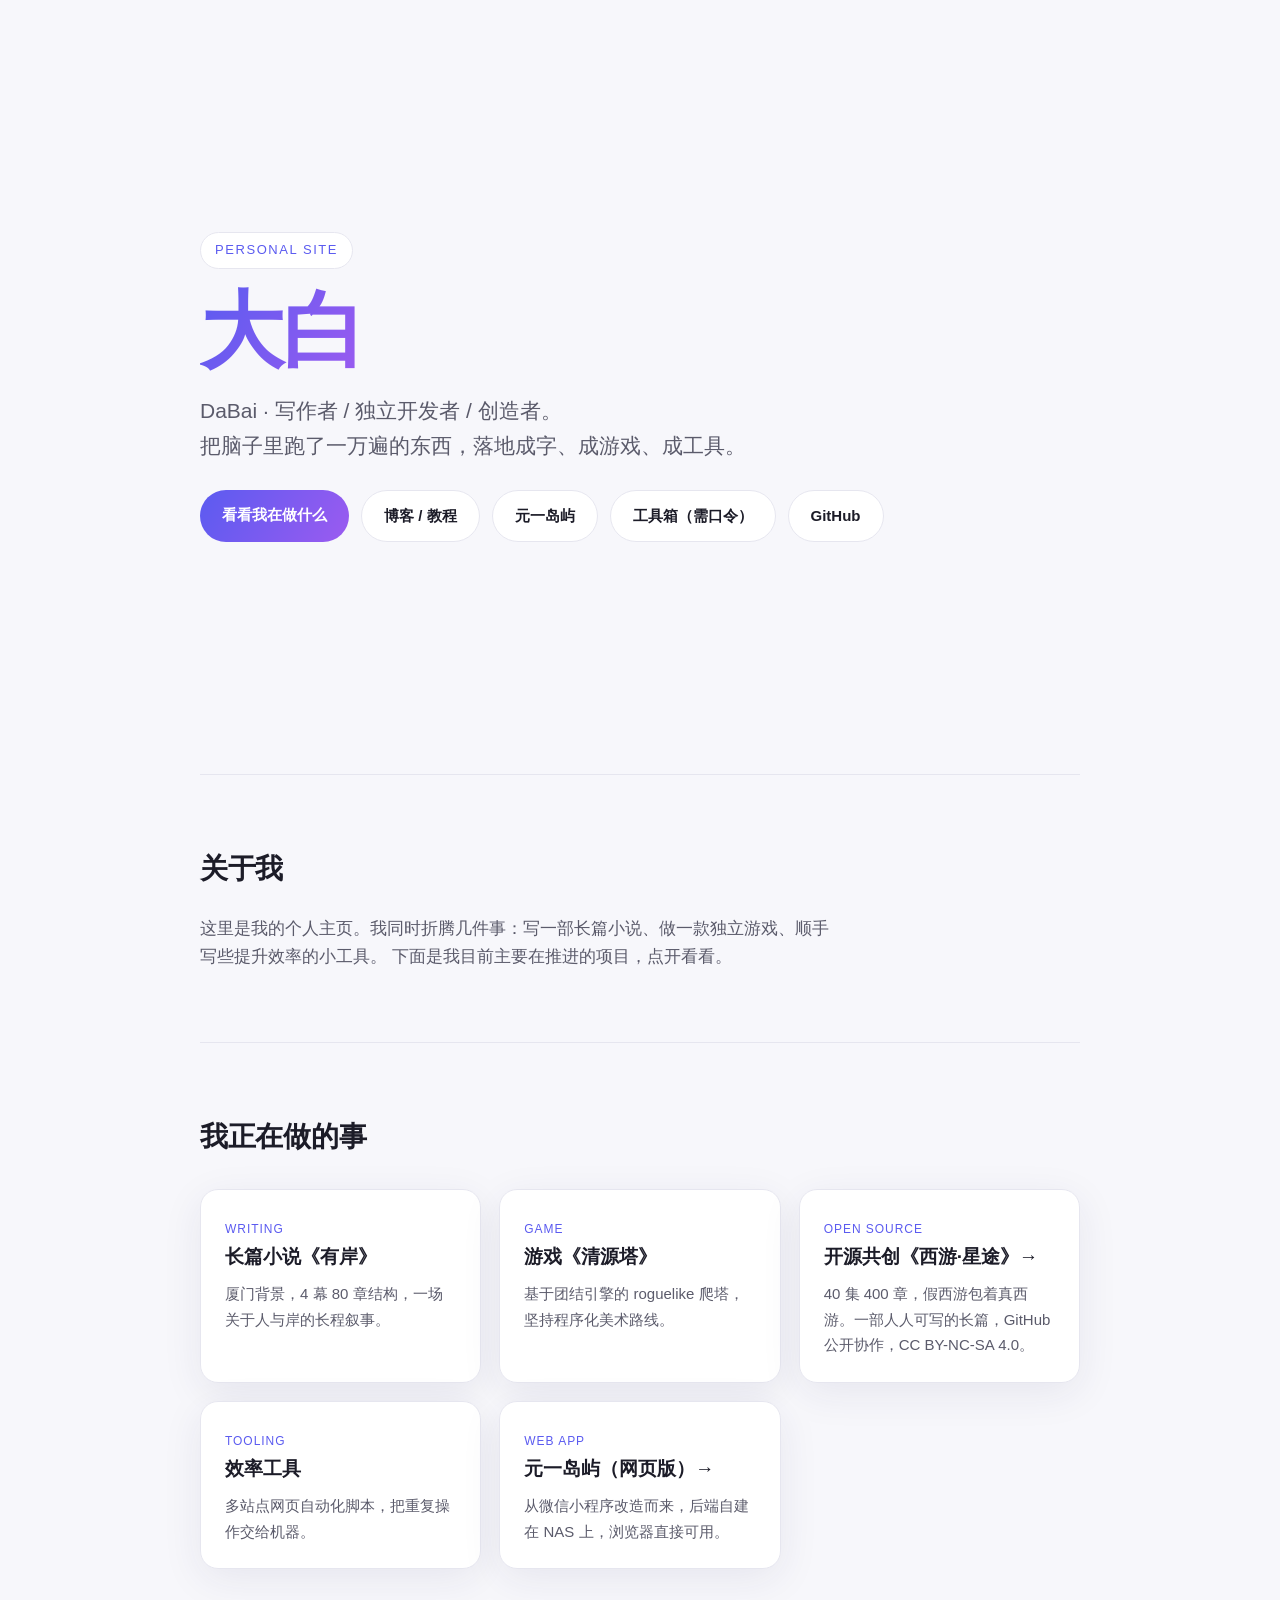
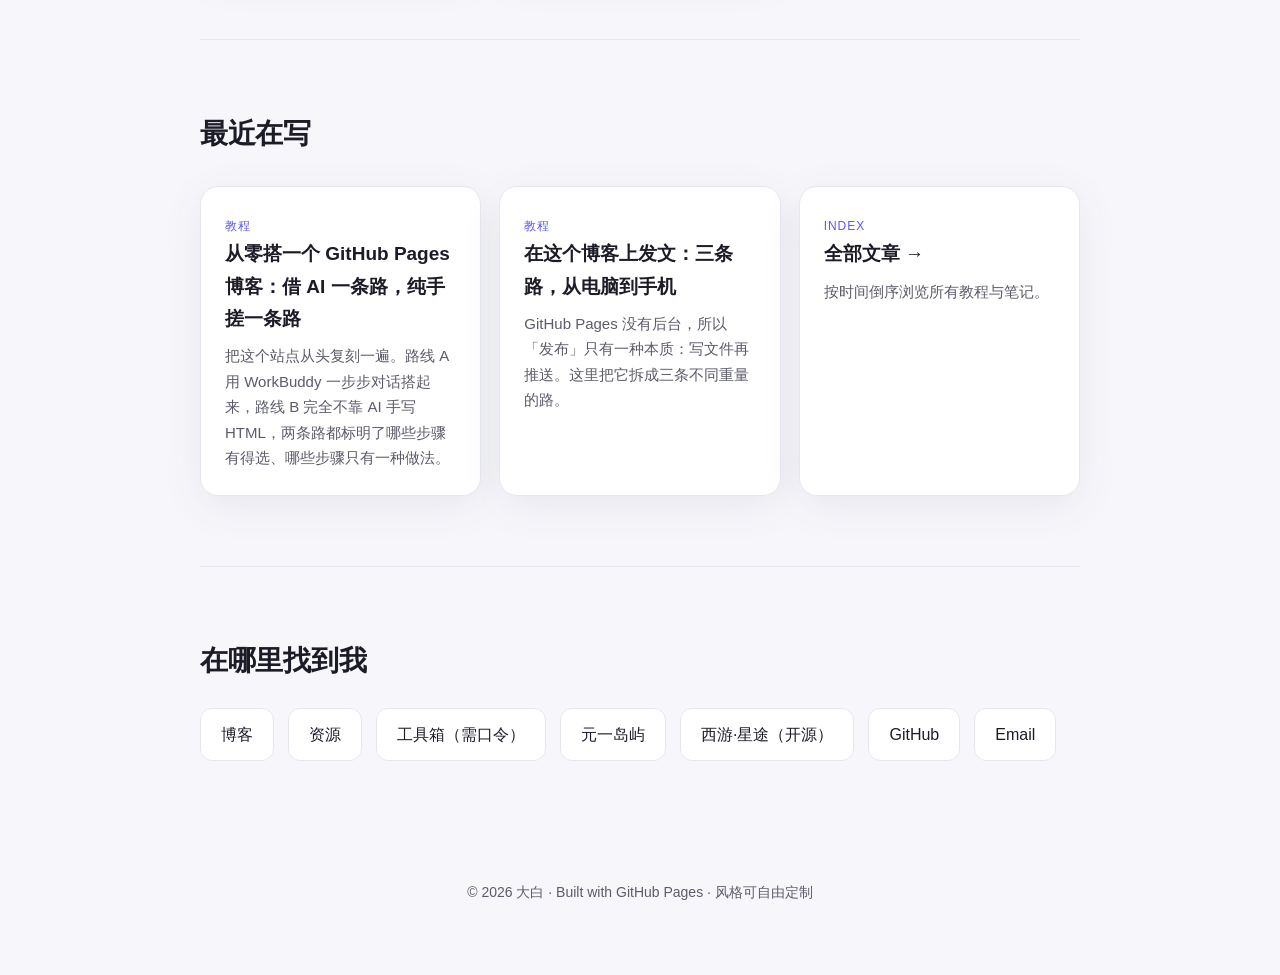
==== commit 7d745a79: "主页首屏加「元一岛屿」固定入口 放在博客与工具箱之间。指向站内 /yuanyi/ 介绍页（含进入网页版按钮）， 不走 NAS 直链：Tailscale 域名将来若变，只需改站内那一处。" ====
--- a/index.html
+++ b/index.html
@@ -158,6 +158,7 @@
     <div class="cta">
       <a class="btn primary" href="#projects">看看我在做什么</a>
       <a class="btn ghost" href="/blog/">博客 / 教程</a>
+      <a class="btn ghost" href="/yuanyi/">元一岛屿</a>
       <a class="btn ghost" href="/tools/">工具箱（需口令）</a>
       <a class="btn ghost" href="https://github.com/DaBai-abc" target="_blank" rel="noopener">GitHub</a>
     </div>
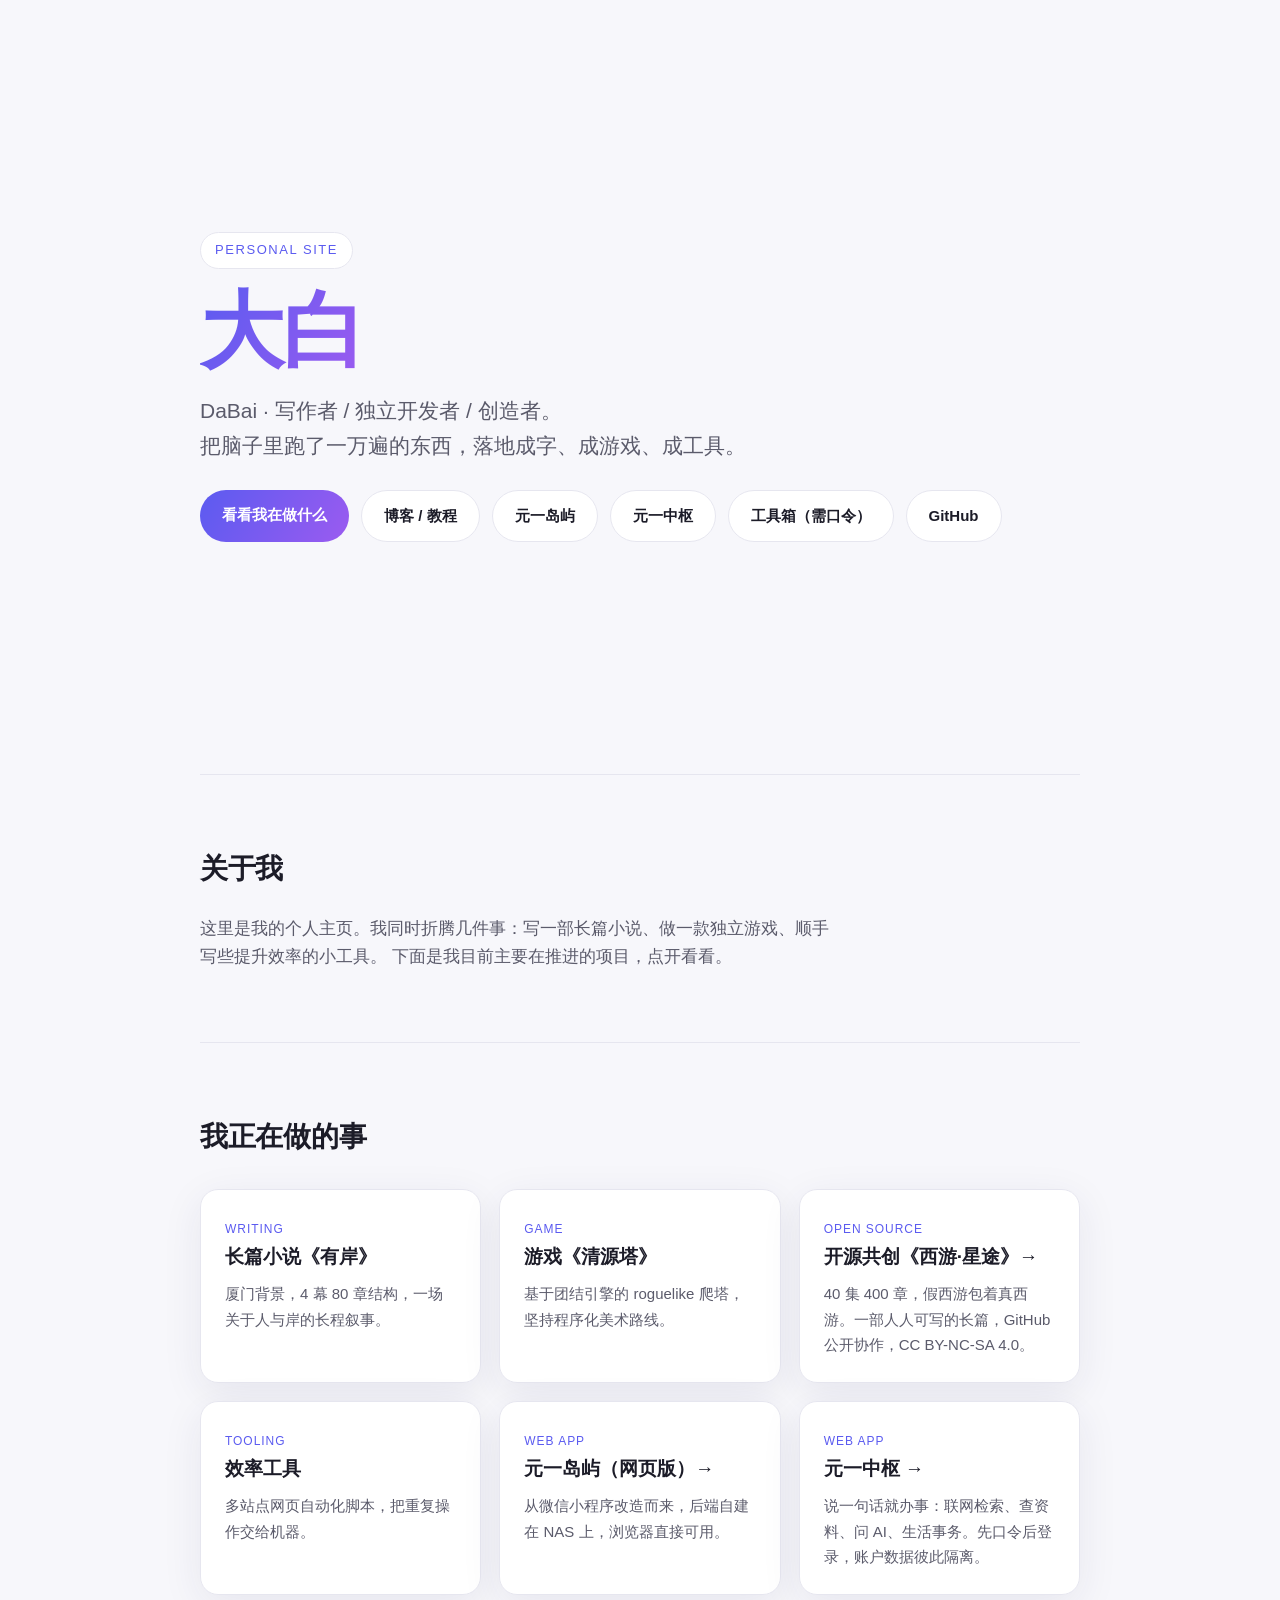
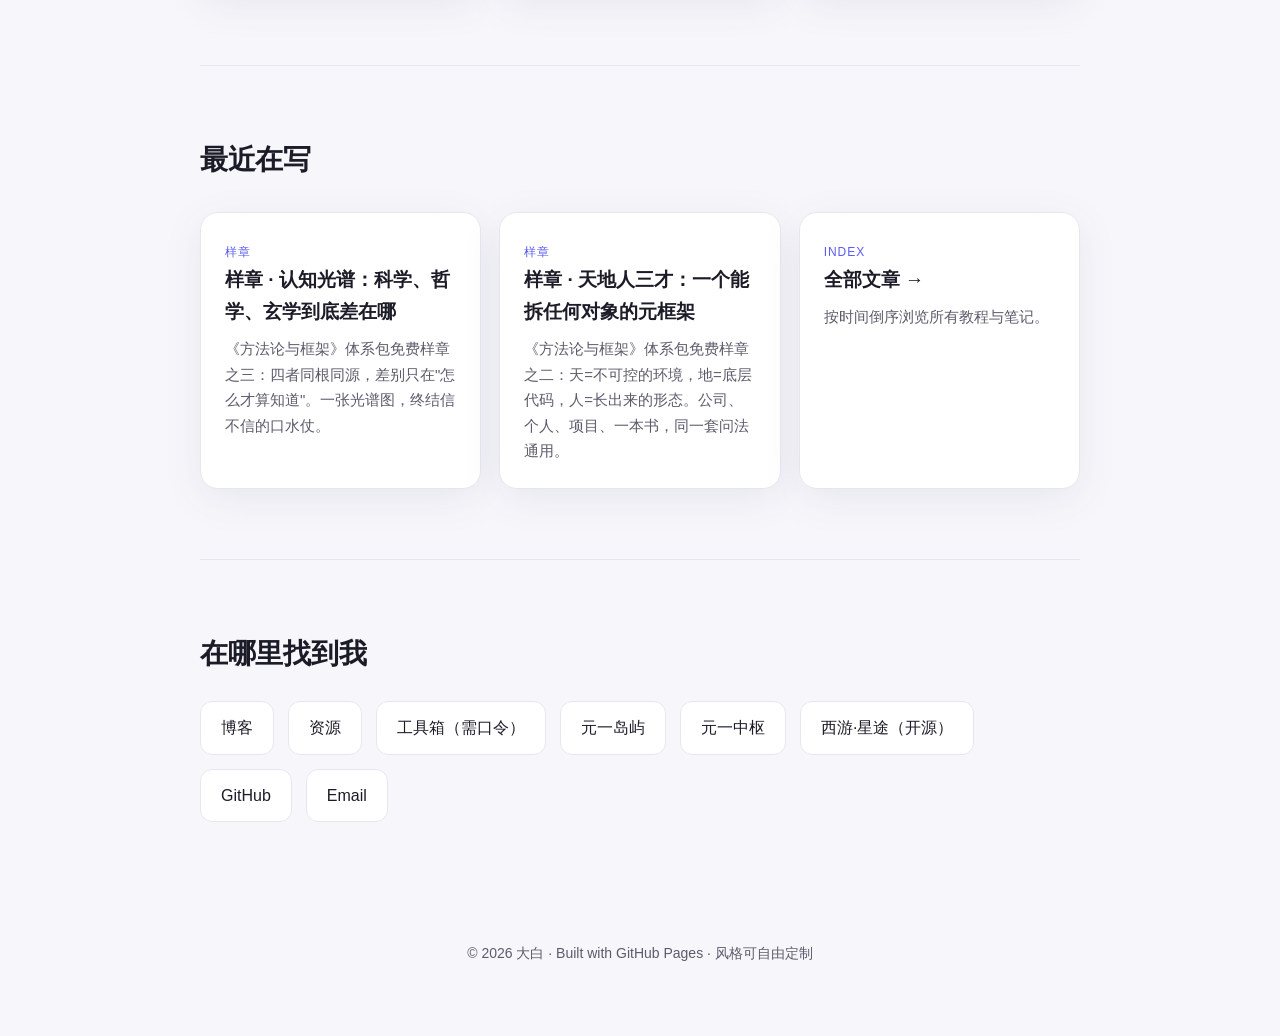
==== commit 97097943: "主页: 元一中枢入口与元一岛屿并列(CTA/卡片/链接三处)" ====
--- a/index.html
+++ b/index.html
@@ -159,6 +159,7 @@
       <a class="btn primary" href="#projects">看看我在做什么</a>
       <a class="btn ghost" href="/blog/">博客 / 教程</a>
       <a class="btn ghost" href="/yuanyi/">元一岛屿</a>
+      <a class="btn ghost" href="https://dabai-nas.tailb6e55f.ts.net/hub/">元一中枢</a>
       <a class="btn ghost" href="/tools/">工具箱（需口令）</a>
       <a class="btn ghost" href="https://github.com/DaBai-abc" target="_blank" rel="noopener">GitHub</a>
     </div>
@@ -203,6 +204,11 @@
         <h3>元一岛屿（网页版）→</h3>
         <p>从微信小程序改造而来，后端自建在 NAS 上，浏览器直接可用。</p>
       </a>
+      <a class="card" href="https://dabai-nas.tailb6e55f.ts.net/hub/" style="text-decoration:none;color:inherit;">
+        <span class="k">Web App</span>
+        <h3>元一中枢 →</h3>
+        <p>说一句话就办事：联网检索、查资料、问 AI、生活事务。先口令后登录，账户数据彼此隔离。</p>
+      </a>
     </div>
   </section>
 
@@ -227,6 +233,7 @@
       <a href="/blog/resources.html">资源</a>
       <a href="/tools/">工具箱（需口令）</a>
       <a href="/yuanyi/">元一岛屿</a>
+      <a href="https://dabai-nas.tailb6e55f.ts.net/hub/">元一中枢</a>
       <a href="https://github.com/DaBai-abc/xiyou-xingtu" target="_blank" rel="noopener">西游·星途（开源）</a>
       <a href="https://github.com/DaBai-abc" target="_blank" rel="noopener">GitHub</a>
       <a href="mailto:you@example.com">Email</a>
